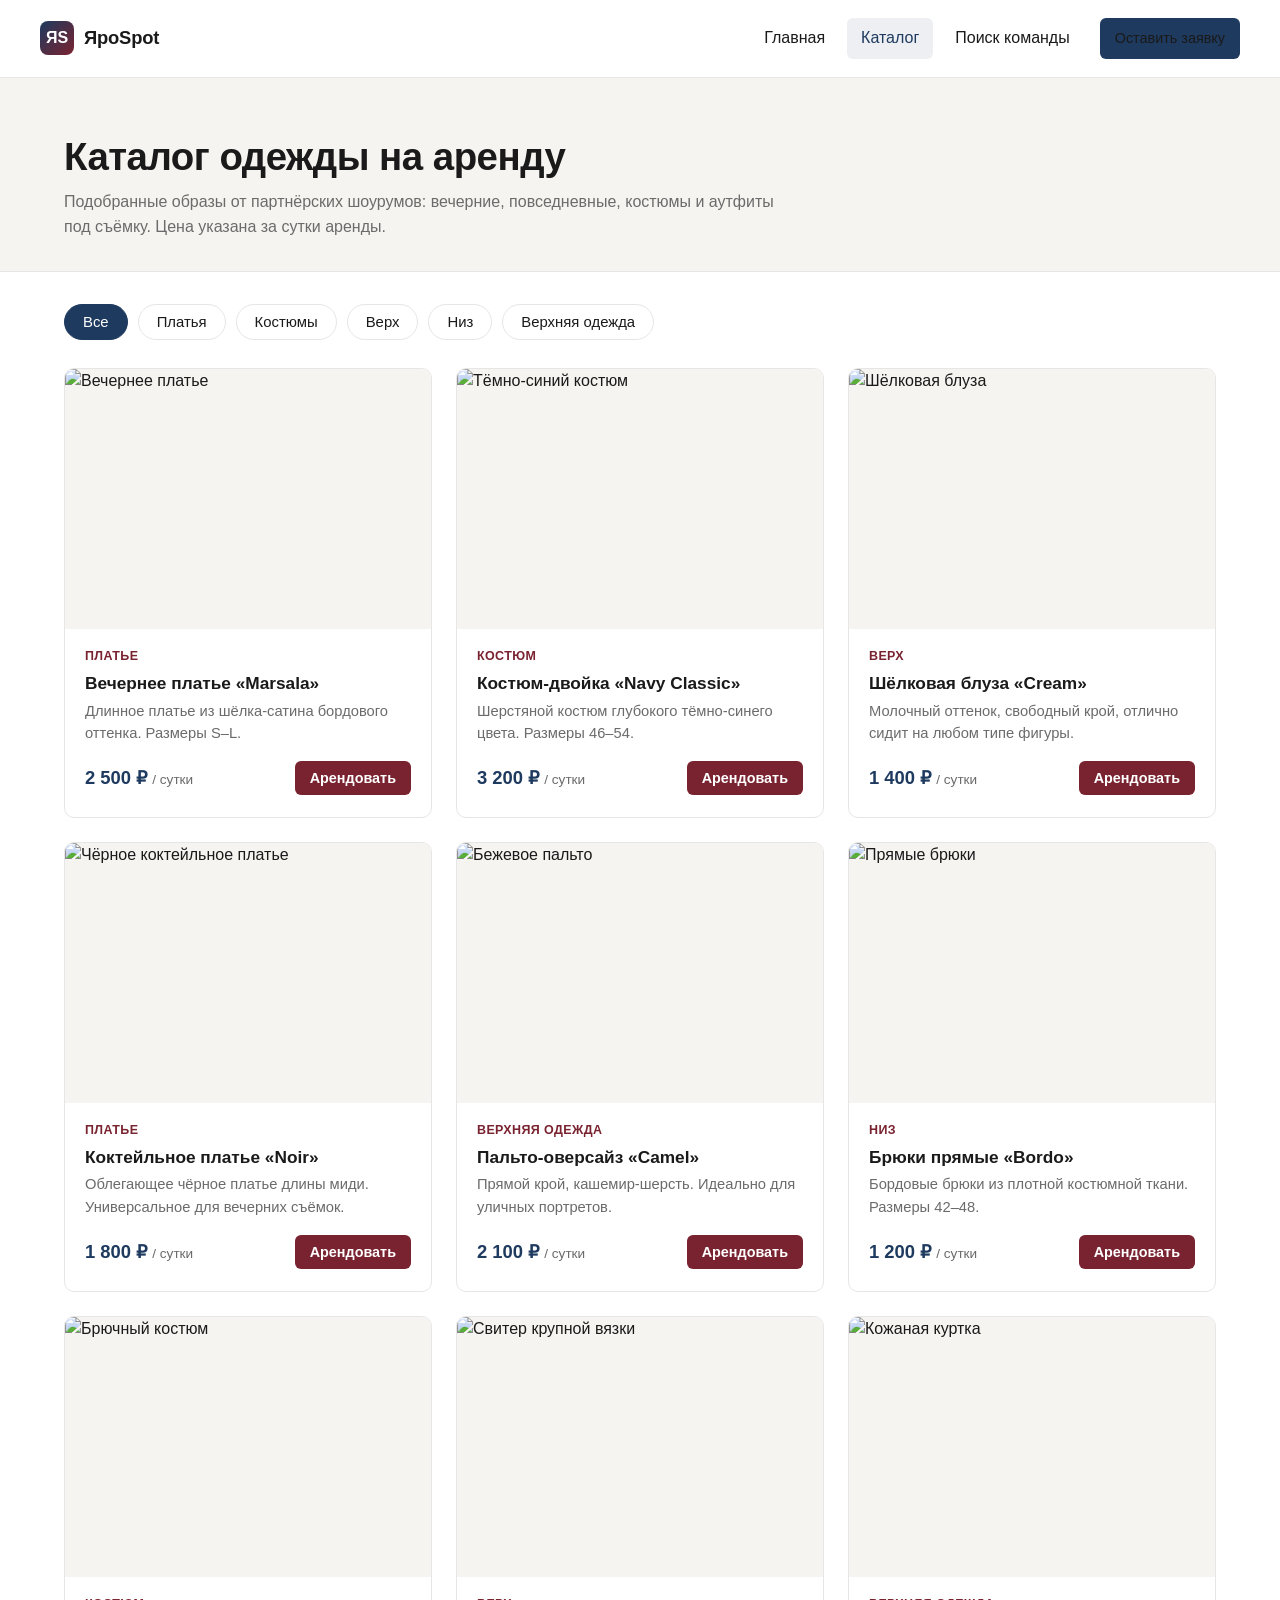
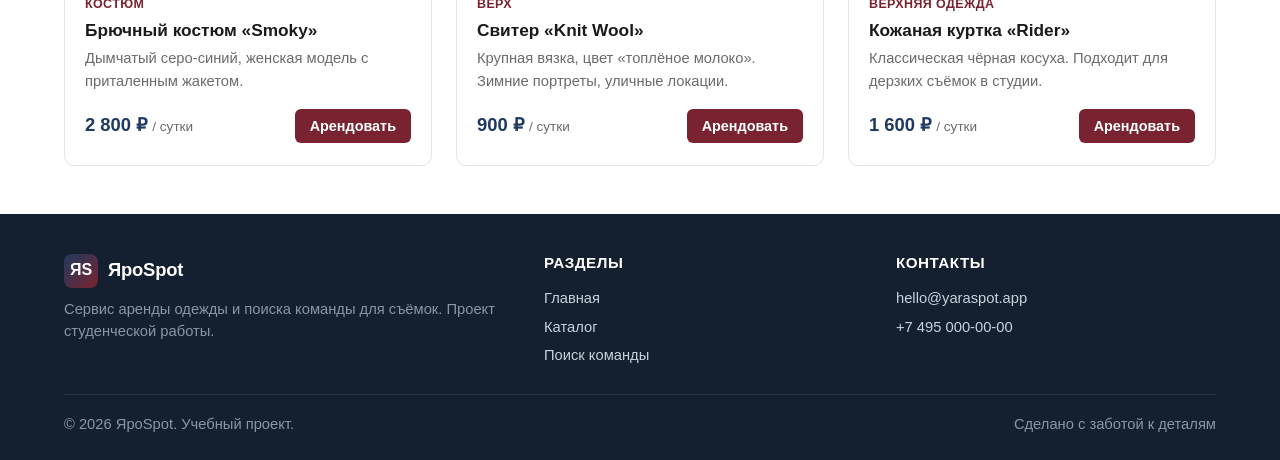
==== catalog.html @ fb61009a "first" ====
<!DOCTYPE html>
<html lang="ru">
<head>
  <meta charset="UTF-8" />
  <meta name="viewport" content="width=device-width, initial-scale=1.0" />
  <title>Каталог — ЯроSpot</title>
  <link rel="stylesheet" href="css/styles.css" />
</head>
<body>

  <header class="site-header">
    <div class="container site-header__inner">
      <a class="brand" href="index.html">
        <span class="brand__mark">ЯS</span>
        <span>ЯроSpot</span>
      </a>
      <button class="burger" aria-label="Меню">☰</button>
      <nav class="nav">
        <a href="index.html">Главная</a>
        <a href="catalog.html" class="active">Каталог</a>
        <a href="team.html">Поиск команды</a>
        <a href="#" class="btn btn-primary btn-sm nav__cta" data-open-modal data-modal-title="Оставить заявку">Оставить заявку</a>
      </nav>
    </div>
  </header>

  <section class="page-head">
    <div class="container">
      <h1>Каталог одежды на аренду</h1>
      <p>Подобранные образы от партнёрских шоурумов: вечерние, повседневные, костюмы и аутфиты под съёмку. Цена указана за сутки аренды.</p>
    </div>
  </section>

  <main class="container">
    <div class="filters" data-filter-group="catalog">
      <button class="filter-chip active" data-filter="all">Все</button>
      <button class="filter-chip" data-filter="dress">Платья</button>
      <button class="filter-chip" data-filter="suit">Костюмы</button>
      <button class="filter-chip" data-filter="top">Верх</button>
      <button class="filter-chip" data-filter="bottom">Низ</button>
      <button class="filter-chip" data-filter="outerwear">Верхняя одежда</button>
    </div>

    <div class="catalog-grid">
      <article class="product" data-category="dress">
        <img class="product__image" src="https://images.unsplash.com/photo-1539109136881-3be0616acf4b?auto=format&fit=crop&w=600&q=80" alt="Вечернее платье" />
        <div class="product__body">
          <div class="product__category">Платье</div>
          <h3 class="product__title">Вечернее платье «Marsala»</h3>
          <p class="product__desc">Длинное платье из шёлка-сатина бордового оттенка. Размеры S–L.</p>
          <div class="product__footer">
            <div class="product__price">2 500 ₽ <span>/ сутки</span></div>
            <button class="btn btn-accent btn-sm" data-open-modal data-modal-title="Арендовать «Marsala»">Арендовать</button>
          </div>
        </div>
      </article>

      <article class="product" data-category="suit">
        <img class="product__image" src="https://images.unsplash.com/photo-1593032465175-481ac7f401a0?auto=format&fit=crop&w=600&q=80" alt="Тёмно-синий костюм" />
        <div class="product__body">
          <div class="product__category">Костюм</div>
          <h3 class="product__title">Костюм-двойка «Navy Classic»</h3>
          <p class="product__desc">Шерстяной костюм глубокого тёмно-синего цвета. Размеры 46–54.</p>
          <div class="product__footer">
            <div class="product__price">3 200 ₽ <span>/ сутки</span></div>
            <button class="btn btn-accent btn-sm" data-open-modal data-modal-title="Арендовать «Navy Classic»">Арендовать</button>
          </div>
        </div>
      </article>

      <article class="product" data-category="top">
        <img class="product__image" src="https://images.unsplash.com/photo-1485518882345-15568b007407?auto=format&fit=crop&w=600&q=80" alt="Шёлковая блуза" />
        <div class="product__body">
          <div class="product__category">Верх</div>
          <h3 class="product__title">Шёлковая блуза «Cream»</h3>
          <p class="product__desc">Молочный оттенок, свободный крой, отлично сидит на любом типе фигуры.</p>
          <div class="product__footer">
            <div class="product__price">1 400 ₽ <span>/ сутки</span></div>
            <button class="btn btn-accent btn-sm" data-open-modal data-modal-title="Арендовать «Cream»">Арендовать</button>
          </div>
        </div>
      </article>

      <article class="product" data-category="dress">
        <img class="product__image" src="https://images.unsplash.com/photo-1566174053879-31528523f8ae?auto=format&fit=crop&w=600&q=80" alt="Чёрное коктейльное платье" />
        <div class="product__body">
          <div class="product__category">Платье</div>
          <h3 class="product__title">Коктейльное платье «Noir»</h3>
          <p class="product__desc">Облегающее чёрное платье длины миди. Универсальное для вечерних съёмок.</p>
          <div class="product__footer">
            <div class="product__price">1 800 ₽ <span>/ сутки</span></div>
            <button class="btn btn-accent btn-sm" data-open-modal data-modal-title="Арендовать «Noir»">Арендовать</button>
          </div>
        </div>
      </article>

      <article class="product" data-category="outerwear">
        <img class="product__image" src="https://images.unsplash.com/photo-1551488831-00ddcb6c6bd3?auto=format&fit=crop&w=600&q=80" alt="Бежевое пальто" />
        <div class="product__body">
          <div class="product__category">Верхняя одежда</div>
          <h3 class="product__title">Пальто-оверсайз «Camel»</h3>
          <p class="product__desc">Прямой крой, кашемир-шерсть. Идеально для уличных портретов.</p>
          <div class="product__footer">
            <div class="product__price">2 100 ₽ <span>/ сутки</span></div>
            <button class="btn btn-accent btn-sm" data-open-modal data-modal-title="Арендовать «Camel»">Арендовать</button>
          </div>
        </div>
      </article>

      <article class="product" data-category="bottom">
        <img class="product__image" src="https://images.unsplash.com/photo-1551803091-e20673f15770?auto=format&fit=crop&w=600&q=80" alt="Прямые брюки" />
        <div class="product__body">
          <div class="product__category">Низ</div>
          <h3 class="product__title">Брюки прямые «Bordo»</h3>
          <p class="product__desc">Бордовые брюки из плотной костюмной ткани. Размеры 42–48.</p>
          <div class="product__footer">
            <div class="product__price">1 200 ₽ <span>/ сутки</span></div>
            <button class="btn btn-accent btn-sm" data-open-modal data-modal-title="Арендовать «Bordo»">Арендовать</button>
          </div>
        </div>
      </article>

      <article class="product" data-category="suit">
        <img class="product__image" src="https://images.unsplash.com/photo-1507680434567-5739c80be1ac?auto=format&fit=crop&w=600&q=80" alt="Брючный костюм" />
        <div class="product__body">
          <div class="product__category">Костюм</div>
          <h3 class="product__title">Брючный костюм «Smoky»</h3>
          <p class="product__desc">Дымчатый серо-синий, женская модель с приталенным жакетом.</p>
          <div class="product__footer">
            <div class="product__price">2 800 ₽ <span>/ сутки</span></div>
            <button class="btn btn-accent btn-sm" data-open-modal data-modal-title="Арендовать «Smoky»">Арендовать</button>
          </div>
        </div>
      </article>

      <article class="product" data-category="top">
        <img class="product__image" src="https://images.unsplash.com/photo-1620799140408-edc6dcb6d633?auto=format&fit=crop&w=600&q=80" alt="Свитер крупной вязки" />
        <div class="product__body">
          <div class="product__category">Верх</div>
          <h3 class="product__title">Свитер «Knit Wool»</h3>
          <p class="product__desc">Крупная вязка, цвет «топлёное молоко». Зимние портреты, уличные локации.</p>
          <div class="product__footer">
            <div class="product__price">900 ₽ <span>/ сутки</span></div>
            <button class="btn btn-accent btn-sm" data-open-modal data-modal-title="Арендовать «Knit Wool»">Арендовать</button>
          </div>
        </div>
      </article>

      <article class="product" data-category="outerwear">
        <img class="product__image" src="https://images.unsplash.com/photo-1591047139829-d91aecb6caea?auto=format&fit=crop&w=600&q=80" alt="Кожаная куртка" />
        <div class="product__body">
          <div class="product__category">Верхняя одежда</div>
          <h3 class="product__title">Кожаная куртка «Rider»</h3>
          <p class="product__desc">Классическая чёрная косуха. Подходит для дерзких съёмок в студии.</p>
          <div class="product__footer">
            <div class="product__price">1 600 ₽ <span>/ сутки</span></div>
            <button class="btn btn-accent btn-sm" data-open-modal data-modal-title="Арендовать «Rider»">Арендовать</button>
          </div>
        </div>
      </article>
    </div>
  </main>

  <footer class="site-footer">
    <div class="container">
      <div class="site-footer__grid">
        <div>
          <div class="brand" style="color:#fff; margin-bottom:10px;">
            <span class="brand__mark">ЯS</span>
            <span style="color:#fff;">ЯроSpot</span>
          </div>
          <p style="color:#8a96a6; margin:0;">Сервис аренды одежды и поиска команды для съёмок. Проект студенческой работы.</p>
        </div>
        <div>
          <h4>Разделы</h4>
          <a href="index.html">Главная</a>
          <a href="catalog.html">Каталог</a>
          <a href="team.html">Поиск команды</a>
        </div>
        <div>
          <h4>Контакты</h4>
          <a href="mailto:hello@yaraspot.app">hello@yaraspot.app</a>
          <a href="tel:+74950000000">+7 495 000-00-00</a>
        </div>
      </div>
      <div class="site-footer__bottom">
        <span>© 2026 ЯроSpot. Учебный проект.</span>
        <span>Сделано с заботой к деталям</span>
      </div>
    </div>
  </footer>

  <!-- Modal -->
  <div class="modal" id="applyModal" aria-hidden="true">
    <div class="modal__dialog" role="dialog" aria-modal="true" aria-labelledby="applyTitle">
      <button class="modal__close" data-close-modal aria-label="Закрыть">×</button>
      <h3 class="modal__title" id="applyTitle">Оставить заявку</h3>
      <p class="modal__lead">Заполните форму — мы свяжемся в течение рабочего дня.</p>

      <form id="applyForm">
        <div class="form-field">
          <label for="apply-name">Имя</label>
          <input type="text" id="apply-name" required placeholder="Как к вам обращаться" />
        </div>
        <div class="form-field">
          <label for="apply-phone">Телефон</label>
          <input type="tel" id="apply-phone" required placeholder="+7 ___ ___-__-__" />
        </div>
        <div class="form-field">
          <label for="apply-message">Комментарий</label>
          <textarea id="apply-message" placeholder="Коротко о проекте или вопросе"></textarea>
        </div>
        <button type="submit" class="btn btn-primary btn-block">Отправить</button>
      </form>

      <div id="applySuccess" class="modal__success hidden">
        <div class="modal__success__icon">✓</div>
        <h3>Спасибо, мы свяжемся!</h3>
        <p>Заявка принята. Проверьте телефон — наш менеджер позвонит в ближайшее время.</p>
      </div>
    </div>
  </div>

  <script src="js/main.js"></script>
</body>
</html>
---- css/styles.css ----
:root {
  --bg: #ffffff;
  --bg-soft: #f6f4f0;
  --bg-section: #fafafa;
  --text: #1a1a1a;
  --text-muted: #6b6b6b;
  --primary: #1e3a5f;
  --primary-dark: #15293f;
  --accent: #7a2330;
  --accent-dark: #5c1a25;
  --border: #e6e6e6;
  --shadow: 0 2px 12px rgba(20, 30, 50, 0.06);
  --shadow-lg: 0 8px 28px rgba(20, 30, 50, 0.1);
  --radius: 10px;
  --radius-sm: 6px;
}

* {
  box-sizing: border-box;
}

html, body {
  margin: 0;
  padding: 0;
}

body {
  font-family: -apple-system, BlinkMacSystemFont, "Segoe UI", Roboto, "Helvetica Neue", Arial, sans-serif;
  font-size: 16px;
  line-height: 1.55;
  color: var(--text);
  background: var(--bg);
}

a {
  color: var(--primary);
  text-decoration: none;
}

a:hover {
  color: var(--accent);
}

img {
  max-width: 100%;
  display: block;
}

h1, h2, h3, h4 {
  font-weight: 700;
  color: var(--text);
  margin: 0 0 0.5em;
  line-height: 1.2;
}

h1 { font-size: 2.4rem; letter-spacing: -0.5px; }
h2 { font-size: 1.9rem; letter-spacing: -0.3px; }
h3 { font-size: 1.2rem; }
p  { margin: 0 0 1em; color: var(--text); }

.container {
  width: 100%;
  max-width: 1200px;
  margin: 0 auto;
  padding: 0 24px;
}

/* ---------- Header ---------- */
.site-header {
  border-bottom: 1px solid var(--border);
  background: var(--bg);
  position: sticky;
  top: 0;
  z-index: 50;
}

.site-header__inner {
  display: flex;
  align-items: center;
  justify-content: space-between;
  padding: 18px 0;
}

.brand {
  display: flex;
  align-items: center;
  gap: 10px;
  font-weight: 800;
  font-size: 1.15rem;
  color: var(--text);
  letter-spacing: -0.2px;
}

.brand__mark {
  width: 34px;
  height: 34px;
  border-radius: 8px;
  background: linear-gradient(135deg, var(--primary), var(--accent));
  display: inline-flex;
  align-items: center;
  justify-content: center;
  color: #fff;
  font-weight: 800;
  font-size: 1rem;
}

.nav {
  display: flex;
  gap: 8px;
  align-items: center;
}

.nav a {
  color: var(--text);
  font-weight: 500;
  padding: 8px 14px;
  border-radius: var(--radius-sm);
  transition: background-color 0.15s, color 0.15s;
}

.nav a:hover {
  background: var(--bg-soft);
  color: var(--primary);
}

.nav a.active {
  color: var(--primary);
  background: rgba(30, 58, 95, 0.08);
}

.nav__cta {
  margin-left: 8px;
}

.burger {
  display: none;
  background: none;
  border: 1px solid var(--border);
  border-radius: var(--radius-sm);
  width: 40px;
  height: 40px;
  cursor: pointer;
  font-size: 1.3rem;
}

/* ---------- Buttons ---------- */
.btn {
  display: inline-flex;
  align-items: center;
  justify-content: center;
  gap: 8px;
  padding: 12px 22px;
  border-radius: var(--radius-sm);
  font-weight: 600;
  font-size: 0.98rem;
  border: 1px solid transparent;
  cursor: pointer;
  transition: background-color 0.15s, color 0.15s, border-color 0.15s, transform 0.05s;
  text-align: center;
  font-family: inherit;
}

.btn:active { transform: translateY(1px); }

.btn-primary {
  background: var(--primary);
  color: #fff;
}
.btn-primary:hover { background: var(--primary-dark); color: #fff; }

.btn-accent {
  background: var(--accent);
  color: #fff;
}
.btn-accent:hover { background: var(--accent-dark); color: #fff; }

.btn-outline {
  background: transparent;
  color: var(--primary);
  border-color: var(--primary);
}
.btn-outline:hover { background: var(--primary); color: #fff; }

.btn-ghost {
  background: transparent;
  color: var(--text);
  border-color: var(--border);
}
.btn-ghost:hover { background: var(--bg-soft); }

.btn-sm {
  padding: 8px 14px;
  font-size: 0.9rem;
}

.btn-block { width: 100%; }

/* ---------- Hero ---------- */
.hero {
  padding: 80px 0 60px;
  background:
    radial-gradient(circle at 85% 20%, rgba(122, 35, 48, 0.07), transparent 55%),
    radial-gradient(circle at 10% 80%, rgba(30, 58, 95, 0.08), transparent 55%),
    var(--bg-soft);
  border-bottom: 1px solid var(--border);
}

.hero__grid {
  display: grid;
  grid-template-columns: 1.1fr 0.9fr;
  gap: 48px;
  align-items: center;
}

.hero__eyebrow {
  display: inline-block;
  font-size: 0.82rem;
  font-weight: 600;
  letter-spacing: 0.4px;
  text-transform: uppercase;
  color: var(--accent);
  background: rgba(122, 35, 48, 0.08);
  padding: 6px 12px;
  border-radius: 999px;
  margin-bottom: 18px;
}

.hero__title {
  font-size: 2.8rem;
  margin-bottom: 18px;
}

.hero__lead {
  font-size: 1.1rem;
  color: var(--text-muted);
  margin-bottom: 28px;
  max-width: 540px;
}

.hero__actions {
  display: flex;
  gap: 12px;
  flex-wrap: wrap;
}

.hero__visual {
  background: #fff;
  border: 1px solid var(--border);
  border-radius: 16px;
  padding: 22px;
  box-shadow: var(--shadow-lg);
}

.hero__visual img {
  border-radius: 10px;
  width: 100%;
  height: 360px;
  object-fit: cover;
}

.hero__stats {
  display: grid;
  grid-template-columns: repeat(3, 1fr);
  gap: 16px;
  margin-top: 18px;
}

.hero__stat strong {
  display: block;
  font-size: 1.4rem;
  color: var(--primary);
}

.hero__stat span {
  font-size: 0.85rem;
  color: var(--text-muted);
}

/* ---------- Sections ---------- */
.section {
  padding: 72px 0;
}

.section--soft {
  background: var(--bg-section);
}

.section__head {
  text-align: center;
  max-width: 720px;
  margin: 0 auto 48px;
}

.section__eyebrow {
  font-size: 0.82rem;
  font-weight: 600;
  letter-spacing: 0.4px;
  text-transform: uppercase;
  color: var(--primary);
  margin-bottom: 10px;
}

.section__lead {
  color: var(--text-muted);
  font-size: 1.05rem;
}

/* ---------- Feature cards ---------- */
.features {
  display: grid;
  grid-template-columns: repeat(4, 1fr);
  gap: 22px;
}

.feature {
  background: #fff;
  border: 1px solid var(--border);
  border-radius: var(--radius);
  padding: 26px 22px;
  transition: transform 0.15s, box-shadow 0.15s, border-color 0.15s;
}

.feature:hover {
  transform: translateY(-3px);
  box-shadow: var(--shadow);
  border-color: rgba(30, 58, 95, 0.25);
}

.feature__icon {
  width: 44px;
  height: 44px;
  display: inline-flex;
  align-items: center;
  justify-content: center;
  border-radius: 10px;
  background: rgba(30, 58, 95, 0.08);
  color: var(--primary);
  font-size: 1.3rem;
  margin-bottom: 14px;
}

.feature--accent .feature__icon {
  background: rgba(122, 35, 48, 0.08);
  color: var(--accent);
}

.feature h3 {
  margin-bottom: 6px;
}

.feature p {
  color: var(--text-muted);
  margin: 0;
  font-size: 0.96rem;
}

/* ---------- Steps ---------- */
.steps {
  display: grid;
  grid-template-columns: repeat(3, 1fr);
  gap: 22px;
  counter-reset: step;
}

.step {
  background: #fff;
  border: 1px solid var(--border);
  border-radius: var(--radius);
  padding: 28px 24px;
  position: relative;
}

.step__num {
  font-family: Georgia, serif;
  font-size: 2.4rem;
  font-weight: 700;
  color: var(--accent);
  line-height: 1;
  margin-bottom: 12px;
}

.step h3 { margin-bottom: 6px; }
.step p  { color: var(--text-muted); margin: 0; }

/* ---------- CTA strip ---------- */
.cta-strip {
  background: linear-gradient(135deg, var(--primary), #2a4a73);
  color: #fff;
  padding: 56px 0;
}

.cta-strip__inner {
  display: flex;
  align-items: center;
  justify-content: space-between;
  gap: 32px;
  flex-wrap: wrap;
}

.cta-strip h2 {
  color: #fff;
  margin: 0 0 6px;
}

.cta-strip p {
  color: rgba(255, 255, 255, 0.78);
  margin: 0;
}

.cta-strip .btn-accent {
  flex-shrink: 0;
}

/* ---------- Footer ---------- */
.site-footer {
  background: #14202f;
  color: #c9d2dd;
  padding: 40px 0 24px;
  font-size: 0.92rem;
}

.site-footer__grid {
  display: grid;
  grid-template-columns: 1.4fr 1fr 1fr;
  gap: 32px;
  margin-bottom: 24px;
}

.site-footer h4 {
  color: #fff;
  font-size: 0.95rem;
  text-transform: uppercase;
  letter-spacing: 0.5px;
  margin-bottom: 12px;
}

.site-footer a {
  color: #c9d2dd;
  display: block;
  padding: 3px 0;
}
.site-footer a:hover { color: #fff; }

.site-footer__bottom {
  border-top: 1px solid rgba(255, 255, 255, 0.08);
  padding-top: 18px;
  display: flex;
  justify-content: space-between;
  gap: 12px;
  flex-wrap: wrap;
  color: #8a96a6;
}

/* ---------- Page header (catalog/team) ---------- */
.page-head {
  padding: 56px 0 32px;
  background: var(--bg-soft);
  border-bottom: 1px solid var(--border);
}

.page-head h1 {
  margin: 0 0 10px;
}

.page-head p {
  color: var(--text-muted);
  margin: 0;
  max-width: 720px;
}

/* ---------- Filters ---------- */
.filters {
  display: flex;
  gap: 10px;
  flex-wrap: wrap;
  margin: 32px 0 28px;
}

.filter-chip {
  background: #fff;
  border: 1px solid var(--border);
  color: var(--text);
  padding: 9px 18px;
  border-radius: 999px;
  cursor: pointer;
  font-size: 0.93rem;
  font-weight: 500;
  font-family: inherit;
  transition: background-color 0.15s, color 0.15s, border-color 0.15s;
}

.filter-chip:hover {
  border-color: var(--primary);
  color: var(--primary);
}

.filter-chip.active {
  background: var(--primary);
  border-color: var(--primary);
  color: #fff;
}

/* ---------- Catalog grid ---------- */
.catalog-grid {
  display: grid;
  grid-template-columns: repeat(3, 1fr);
  gap: 24px;
  padding-bottom: 48px;
}

.product {
  background: #fff;
  border: 1px solid var(--border);
  border-radius: var(--radius);
  overflow: hidden;
  display: flex;
  flex-direction: column;
  transition: transform 0.15s, box-shadow 0.15s;
}

.product:hover {
  transform: translateY(-3px);
  box-shadow: var(--shadow);
}

.product__image {
  width: 100%;
  height: 260px;
  object-fit: cover;
  background: var(--bg-soft);
}

.product__body {
  padding: 18px 20px 22px;
  display: flex;
  flex-direction: column;
  flex: 1;
}

.product__category {
  font-size: 0.78rem;
  text-transform: uppercase;
  letter-spacing: 0.4px;
  color: var(--accent);
  font-weight: 600;
  margin-bottom: 6px;
}

.product__title {
  font-size: 1.08rem;
  font-weight: 700;
  margin: 0 0 6px;
}

.product__desc {
  color: var(--text-muted);
  font-size: 0.92rem;
  margin: 0 0 16px;
  flex: 1;
}

.product__footer {
  display: flex;
  align-items: center;
  justify-content: space-between;
  gap: 12px;
}

.product__price {
  font-size: 1.15rem;
  font-weight: 700;
  color: var(--primary);
}

.product__price span {
  font-size: 0.85rem;
  color: var(--text-muted);
  font-weight: 500;
}

/* ---------- Team / Ads grid ---------- */
.ads-grid {
  display: grid;
  grid-template-columns: repeat(2, 1fr);
  gap: 22px;
  padding-bottom: 48px;
}

.ad {
  background: #fff;
  border: 1px solid var(--border);
  border-radius: var(--radius);
  padding: 24px;
  display: flex;
  gap: 18px;
  transition: transform 0.15s, box-shadow 0.15s;
}

.ad:hover {
  transform: translateY(-2px);
  box-shadow: var(--shadow);
}

.ad__avatar {
  width: 64px;
  height: 64px;
  border-radius: 50%;
  background: linear-gradient(135deg, var(--primary), var(--accent));
  color: #fff;
  font-size: 1.4rem;
  font-weight: 700;
  display: flex;
  align-items: center;
  justify-content: center;
  flex-shrink: 0;
}

.ad__body { flex: 1; min-width: 0; }

.ad__head {
  display: flex;
  align-items: center;
  gap: 10px;
  margin-bottom: 4px;
  flex-wrap: wrap;
}

.ad__name {
  font-weight: 700;
  font-size: 1.05rem;
}

.badge {
  display: inline-block;
  font-size: 0.75rem;
  font-weight: 600;
  padding: 3px 10px;
  border-radius: 999px;
  text-transform: uppercase;
  letter-spacing: 0.3px;
}

.badge--operator {
  background: rgba(30, 58, 95, 0.1);
  color: var(--primary);
}

.badge--model {
  background: rgba(122, 35, 48, 0.1);
  color: var(--accent);
}

.ad__meta {
  font-size: 0.86rem;
  color: var(--text-muted);
  margin-bottom: 8px;
}

.ad__text {
  font-size: 0.95rem;
  color: var(--text);
  margin: 0 0 14px;
}

.ad__footer {
  display: flex;
  justify-content: space-between;
  align-items: center;
  gap: 12px;
}

.ad__rate {
  font-weight: 700;
  color: var(--primary);
}

/* ---------- Modal ---------- */
.modal {
  position: fixed;
  inset: 0;
  background: rgba(20, 30, 50, 0.55);
  display: none;
  align-items: center;
  justify-content: center;
  padding: 20px;
  z-index: 100;
  animation: fadeIn 0.15s ease;
}

.modal.open { display: flex; }

.modal__dialog {
  background: #fff;
  border-radius: 14px;
  width: 100%;
  max-width: 460px;
  padding: 28px 28px 24px;
  position: relative;
  box-shadow: var(--shadow-lg);
  animation: pop 0.15s ease;
}

.modal__close {
  position: absolute;
  top: 14px;
  right: 14px;
  width: 32px;
  height: 32px;
  border: none;
  background: transparent;
  font-size: 1.4rem;
  cursor: pointer;
  color: var(--text-muted);
  border-radius: 6px;
}
.modal__close:hover { background: var(--bg-soft); color: var(--text); }

.modal__title {
  margin: 0 0 6px;
  font-size: 1.35rem;
}

.modal__lead {
  color: var(--text-muted);
  margin: 0 0 20px;
  font-size: 0.95rem;
}

.form-field {
  margin-bottom: 14px;
}

.form-field label {
  display: block;
  font-size: 0.88rem;
  font-weight: 500;
  margin-bottom: 6px;
}

.form-field input,
.form-field textarea {
  width: 100%;
  padding: 11px 14px;
  font: inherit;
  font-size: 0.96rem;
  border: 1px solid var(--border);
  border-radius: var(--radius-sm);
  background: #fff;
  color: var(--text);
  transition: border-color 0.15s, box-shadow 0.15s;
}

.form-field input:focus,
.form-field textarea:focus {
  outline: none;
  border-color: var(--primary);
  box-shadow: 0 0 0 3px rgba(30, 58, 95, 0.12);
}

.form-field textarea {
  min-height: 90px;
  resize: vertical;
}

.modal__success {
  text-align: center;
  padding: 14px 4px 4px;
}

.modal__success__icon {
  width: 56px;
  height: 56px;
  margin: 0 auto 12px;
  border-radius: 50%;
  background: rgba(30, 58, 95, 0.1);
  color: var(--primary);
  font-size: 1.8rem;
  font-weight: 700;
  display: flex;
  align-items: center;
  justify-content: center;
}

.modal__success h3 {
  margin: 0 0 6px;
  font-size: 1.2rem;
}

.modal__success p {
  color: var(--text-muted);
  margin: 0;
}

.hidden { display: none !important; }

@keyframes fadeIn {
  from { opacity: 0; }
  to   { opacity: 1; }
}

@keyframes pop {
  from { opacity: 0; transform: translateY(6px) scale(0.98); }
  to   { opacity: 1; transform: translateY(0) scale(1); }
}

/* ---------- Responsive ---------- */
@media (max-width: 960px) {
  .hero__grid { grid-template-columns: 1fr; gap: 32px; }
  .hero__title { font-size: 2.2rem; }
  .features { grid-template-columns: repeat(2, 1fr); }
  .steps { grid-template-columns: 1fr; }
  .catalog-grid { grid-template-columns: repeat(2, 1fr); }
  .ads-grid { grid-template-columns: 1fr; }
  .site-footer__grid { grid-template-columns: 1fr 1fr; }
}

@media (max-width: 640px) {
  h1 { font-size: 1.9rem; }
  h2 { font-size: 1.5rem; }
  .hero { padding: 56px 0 40px; }
  .hero__title { font-size: 1.85rem; }
  .hero__visual img { height: 240px; }
  .section { padding: 56px 0; }
  .features { grid-template-columns: 1fr; }
  .catalog-grid { grid-template-columns: 1fr; }
  .nav { display: none; }
  .nav.open {
    display: flex;
    position: absolute;
    top: 100%;
    left: 0;
    right: 0;
    flex-direction: column;
    align-items: stretch;
    background: #fff;
    border-bottom: 1px solid var(--border);
    padding: 12px 24px 18px;
    gap: 4px;
  }
  .nav.open .nav__cta { margin-left: 0; margin-top: 6px; }
  .burger { display: inline-flex; align-items: center; justify-content: center; }
  .site-header__inner { position: relative; }
  .site-footer__grid { grid-template-columns: 1fr; }
  .cta-strip__inner { flex-direction: column; align-items: flex-start; }
  .ad { flex-direction: column; }
}
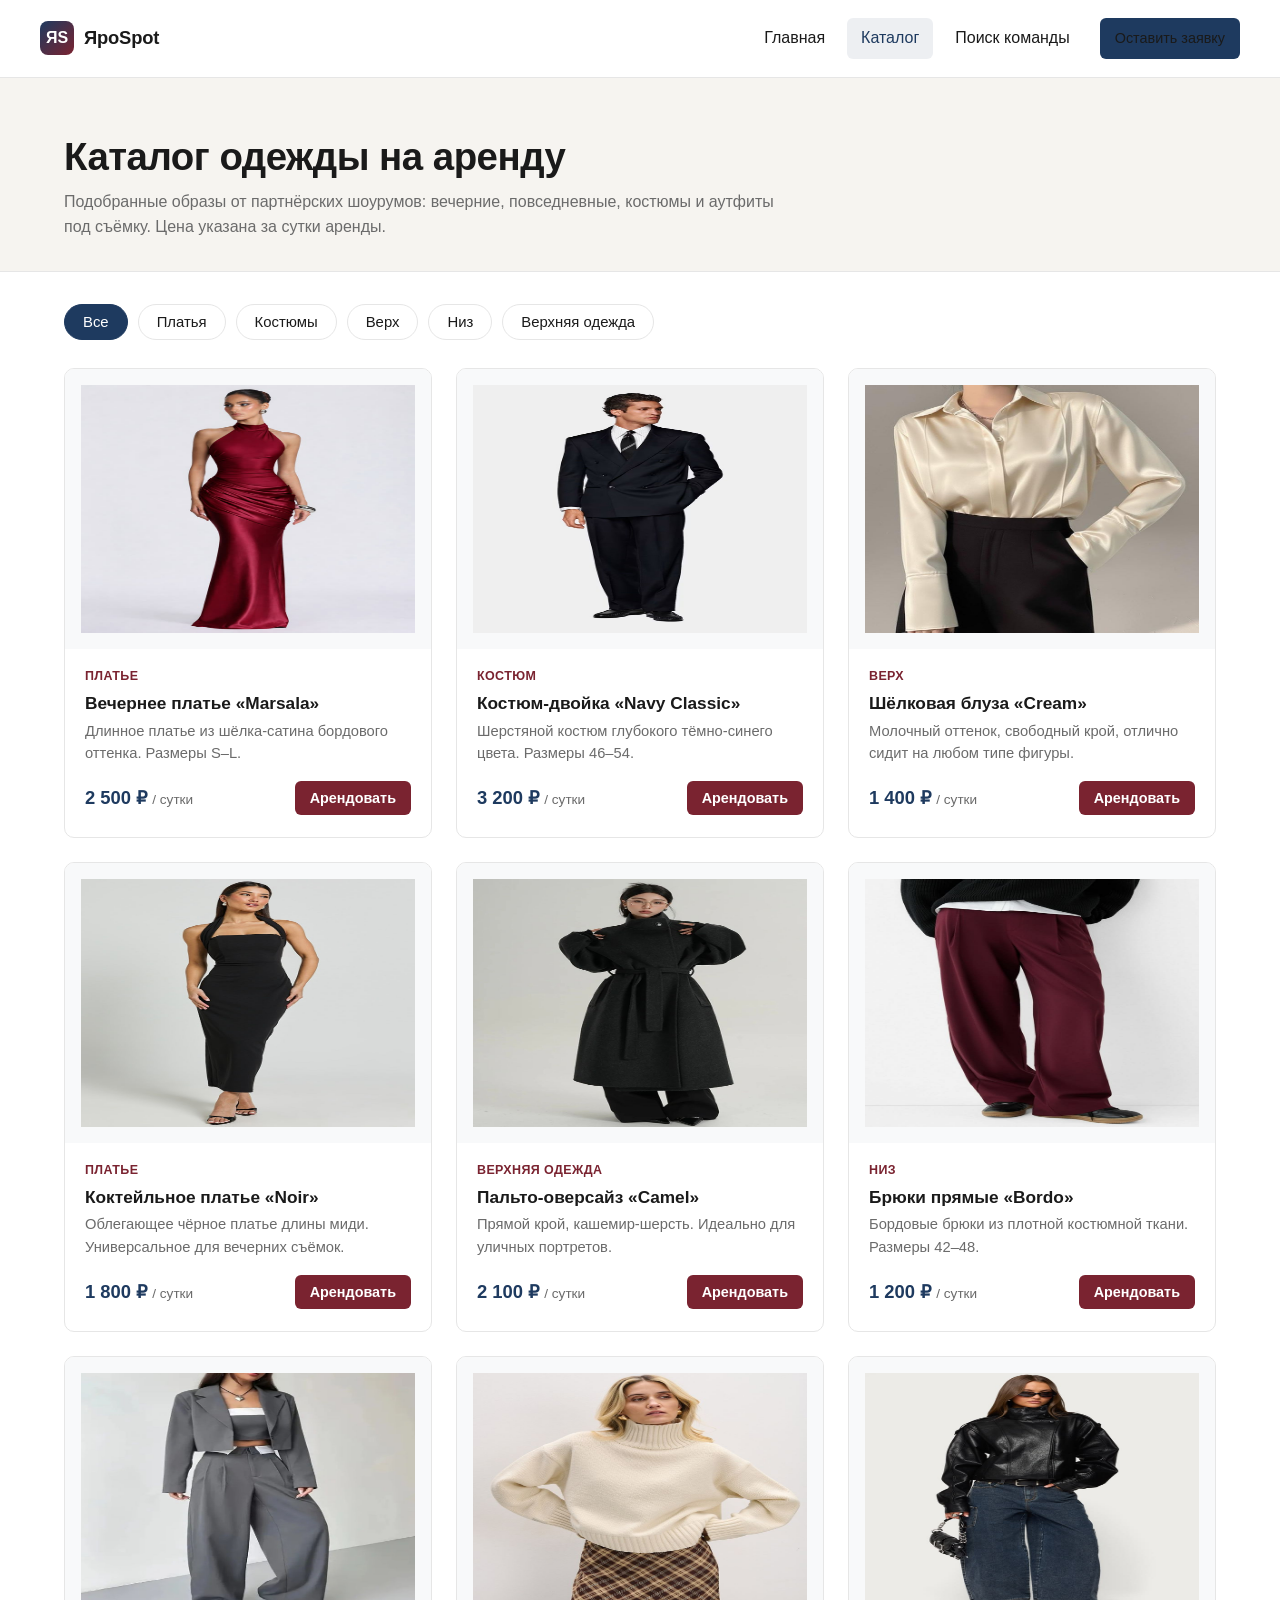
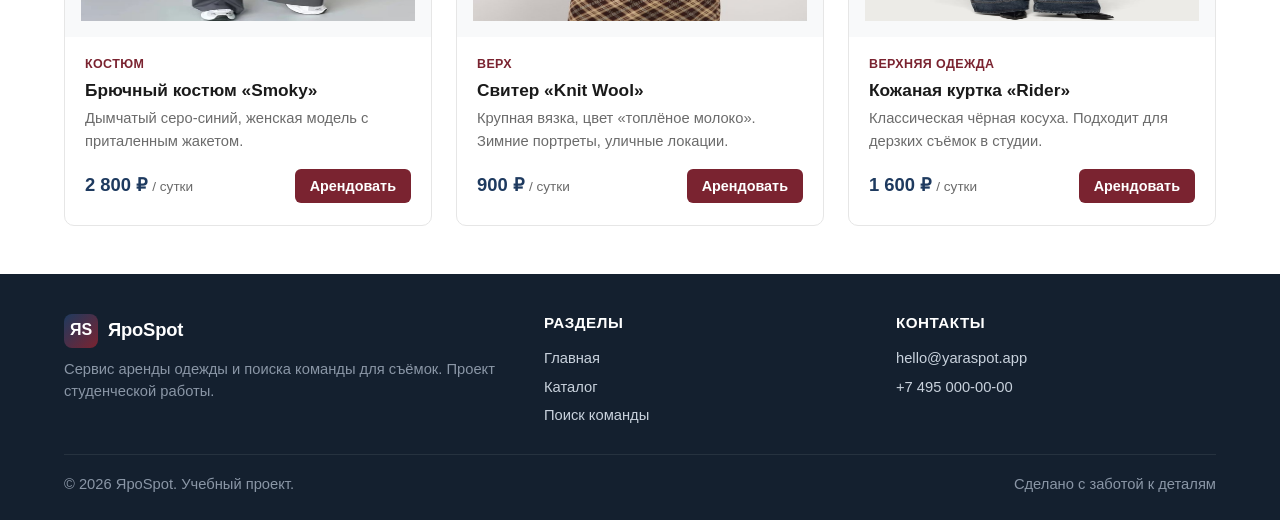
==== commit 0ac0c4be: "Fix grid styles, add images and update readme" ====
--- a/catalog.html
+++ b/catalog.html
@@ -43,7 +43,7 @@
 
     <div class="catalog-grid">
       <article class="product" data-category="dress">
-        <img class="product__image" src="https://images.unsplash.com/photo-1539109136881-3be0616acf4b?auto=format&fit=crop&w=600&q=80" alt="Вечернее платье" />
+        <img class="product__image" src="./images/burgunby_dress.jpg" alt="Вечернее платье" />
         <div class="product__body">
           <div class="product__category">Платье</div>
           <h3 class="product__title">Вечернее платье «Marsala»</h3>
@@ -56,7 +56,7 @@
       </article>
 
       <article class="product" data-category="suit">
-        <img class="product__image" src="https://images.unsplash.com/photo-1593032465175-481ac7f401a0?auto=format&fit=crop&w=600&q=80" alt="Тёмно-синий костюм" />
+        <img class="product__image" src="./images/dark_suit.jpg" alt="Тёмно-синий костюм" />
         <div class="product__body">
           <div class="product__category">Костюм</div>
           <h3 class="product__title">Костюм-двойка «Navy Classic»</h3>
@@ -69,7 +69,7 @@
       </article>
 
       <article class="product" data-category="top">
-        <img class="product__image" src="https://images.unsplash.com/photo-1485518882345-15568b007407?auto=format&fit=crop&w=600&q=80" alt="Шёлковая блуза" />
+        <img class="product__image" src="./images/blouse.jpg" alt="Шёлковая блуза" />
         <div class="product__body">
           <div class="product__category">Верх</div>
           <h3 class="product__title">Шёлковая блуза «Cream»</h3>
@@ -82,7 +82,7 @@
       </article>
 
       <article class="product" data-category="dress">
-        <img class="product__image" src="https://images.unsplash.com/photo-1566174053879-31528523f8ae?auto=format&fit=crop&w=600&q=80" alt="Чёрное коктейльное платье" />
+        <img class="product__image" src="./images/bodycon_dress.jpg" alt="Чёрное коктейльное платье" />
         <div class="product__body">
           <div class="product__category">Платье</div>
           <h3 class="product__title">Коктейльное платье «Noir»</h3>
@@ -95,7 +95,7 @@
       </article>
 
       <article class="product" data-category="outerwear">
-        <img class="product__image" src="https://images.unsplash.com/photo-1551488831-00ddcb6c6bd3?auto=format&fit=crop&w=600&q=80" alt="Бежевое пальто" />
+        <img class="product__image" src="./images/cashemere_coat.jpg" alt="Бежевое пальто" />
         <div class="product__body">
           <div class="product__category">Верхняя одежда</div>
           <h3 class="product__title">Пальто-оверсайз «Camel»</h3>
@@ -108,7 +108,7 @@
       </article>
 
       <article class="product" data-category="bottom">
-        <img class="product__image" src="https://images.unsplash.com/photo-1551803091-e20673f15770?auto=format&fit=crop&w=600&q=80" alt="Прямые брюки" />
+        <img class="product__image" src="./images/trousers.jpg" alt="Прямые брюки" />
         <div class="product__body">
           <div class="product__category">Низ</div>
           <h3 class="product__title">Брюки прямые «Bordo»</h3>
@@ -121,7 +121,7 @@
       </article>
 
       <article class="product" data-category="suit">
-        <img class="product__image" src="https://images.unsplash.com/photo-1507680434567-5739c80be1ac?auto=format&fit=crop&w=600&q=80" alt="Брючный костюм" />
+        <img class="product__image" src="./images/costum.jpg" alt="Брючный костюм" />
         <div class="product__body">
           <div class="product__category">Костюм</div>
           <h3 class="product__title">Брючный костюм «Smoky»</h3>
@@ -134,7 +134,7 @@
       </article>
 
       <article class="product" data-category="top">
-        <img class="product__image" src="https://images.unsplash.com/photo-1620799140408-edc6dcb6d633?auto=format&fit=crop&w=600&q=80" alt="Свитер крупной вязки" />
+        <img class="product__image" src="./images/knit.jpg" alt="Свитер крупной вязки" />
         <div class="product__body">
           <div class="product__category">Верх</div>
           <h3 class="product__title">Свитер «Knit Wool»</h3>
@@ -147,7 +147,7 @@
       </article>
 
       <article class="product" data-category="outerwear">
-        <img class="product__image" src="https://images.unsplash.com/photo-1591047139829-d91aecb6caea?auto=format&fit=crop&w=600&q=80" alt="Кожаная куртка" />
+        <img class="product__image" src="./images/biker_jacket.jpg" alt="Кожаная куртка" />
         <div class="product__body">
           <div class="product__category">Верхняя одежда</div>
           <h3 class="product__title">Кожаная куртка «Rider»</h3>
--- a/css/styles.css
+++ b/css/styles.css
@@ -516,6 +516,7 @@
   display: flex;
   flex-direction: column;
   transition: transform 0.15s, box-shadow 0.15s;
+  height: 100%;
 }
 
 .product:hover {
@@ -525,16 +526,24 @@
 
 .product__image {
   width: 100%;
-  height: 260px;
-  object-fit: cover;
-  background: var(--bg-soft);
-}
+  height: 280px;
+  min-height: 280px; 
+  max-height: 280px; 
+  background: #f8f9fa; 
+  display: flex;
+  justify-content: center;
+  align-items: center;
+  padding: 16px; 
+  box-sizing: border-box;
+  overflow: hidden;
+}
+
 
 .product__body {
   padding: 18px 20px 22px;
   display: flex;
   flex-direction: column;
-  flex: 1;
+  flex-grow: 1; 
 }
 
 .product__category {
@@ -576,6 +585,16 @@
   font-size: 0.85rem;
   color: var(--text-muted);
   font-weight: 500;
+}
+
+.product__image img {
+  width: auto;         
+  height: auto;       
+  max-width: 100%;     
+  max-height: 100%;    
+  object-fit: contain; 
+  display: block;
+  border-radius: 4px;
 }
 
 /* ---------- Team / Ads grid ---------- */
